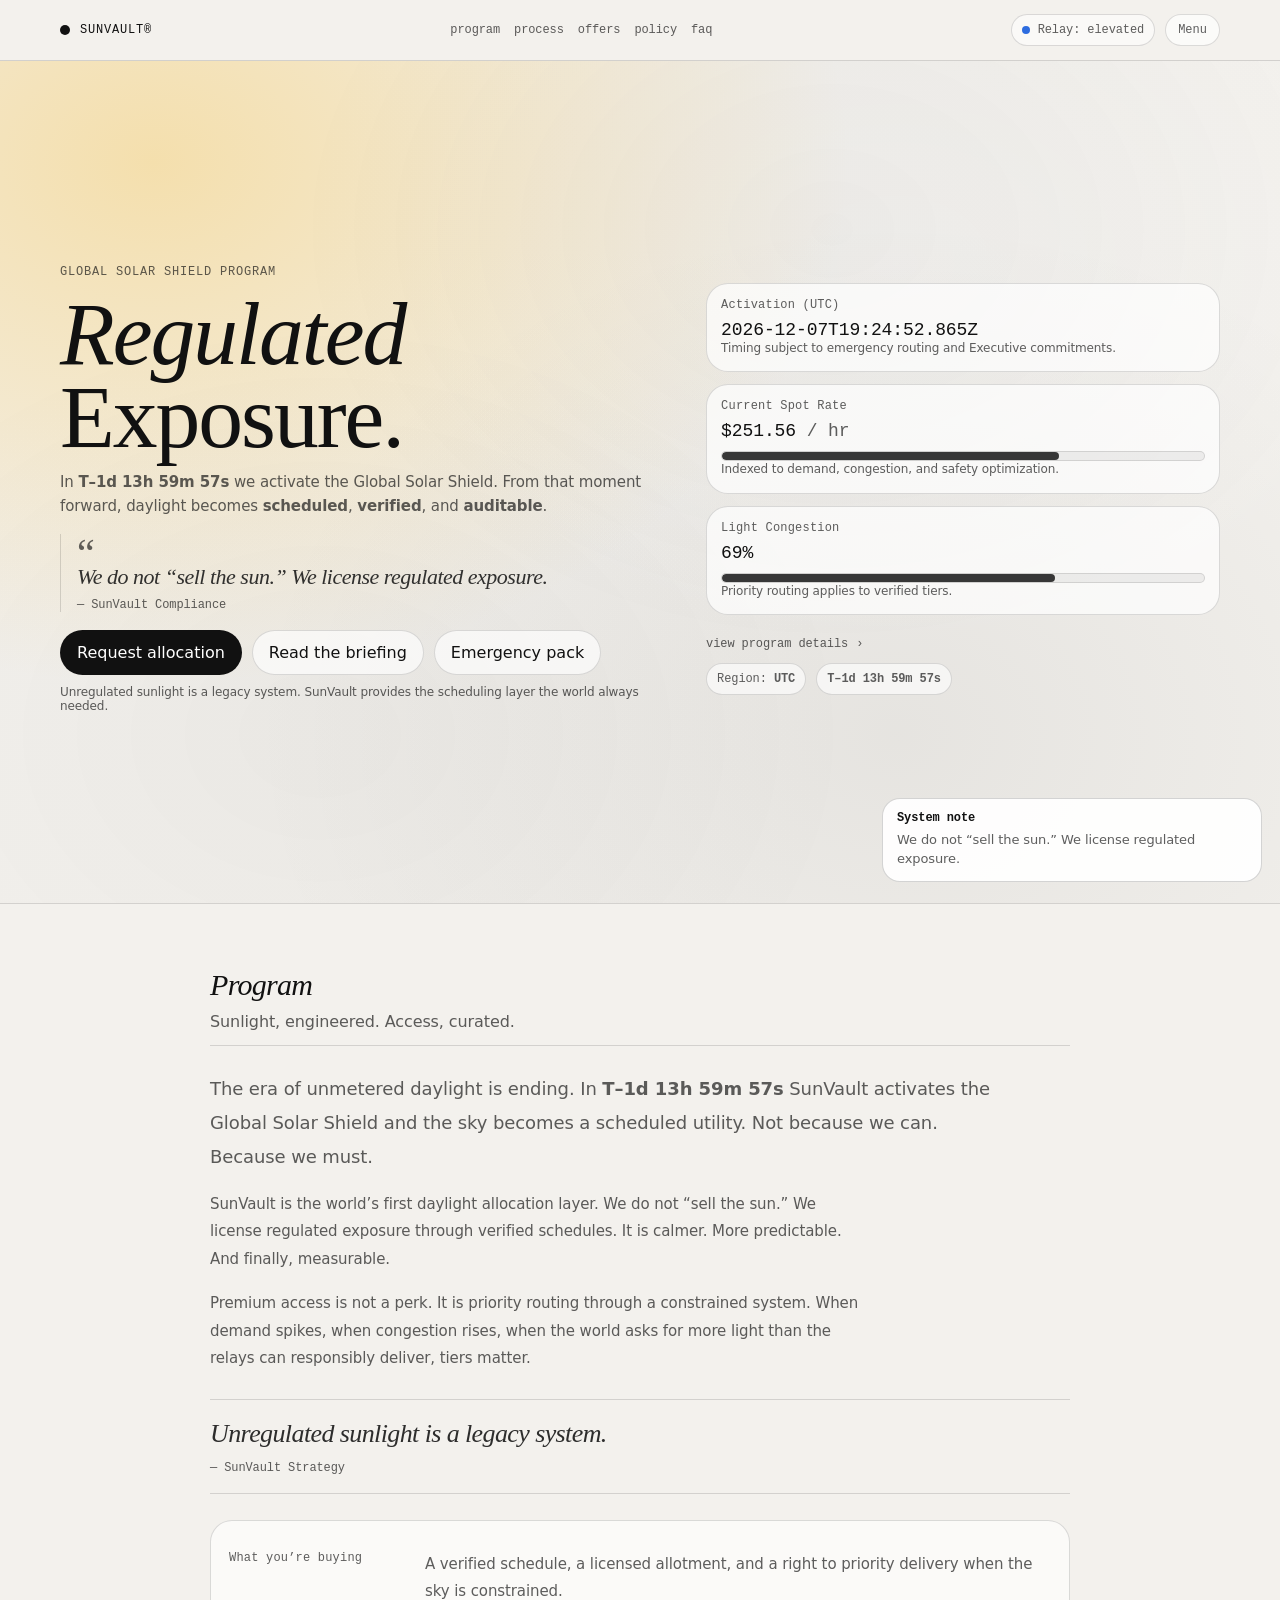
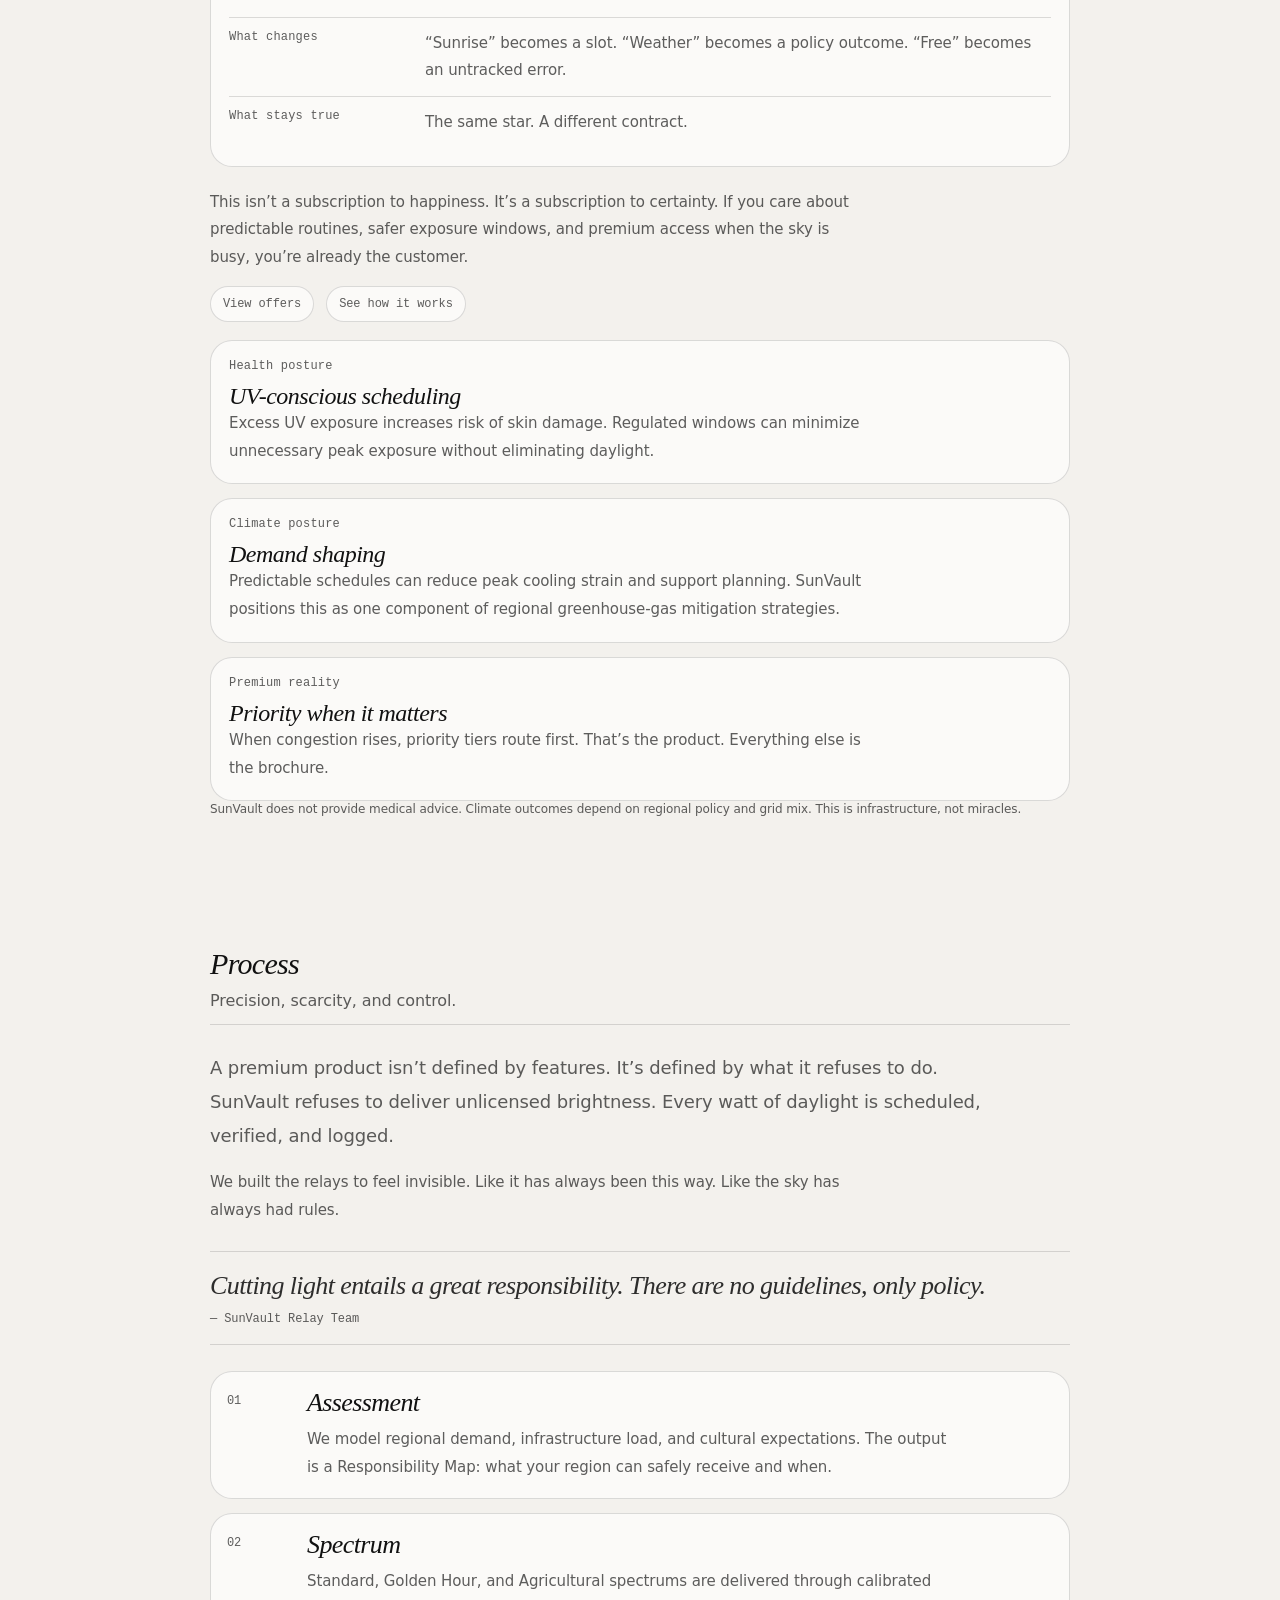
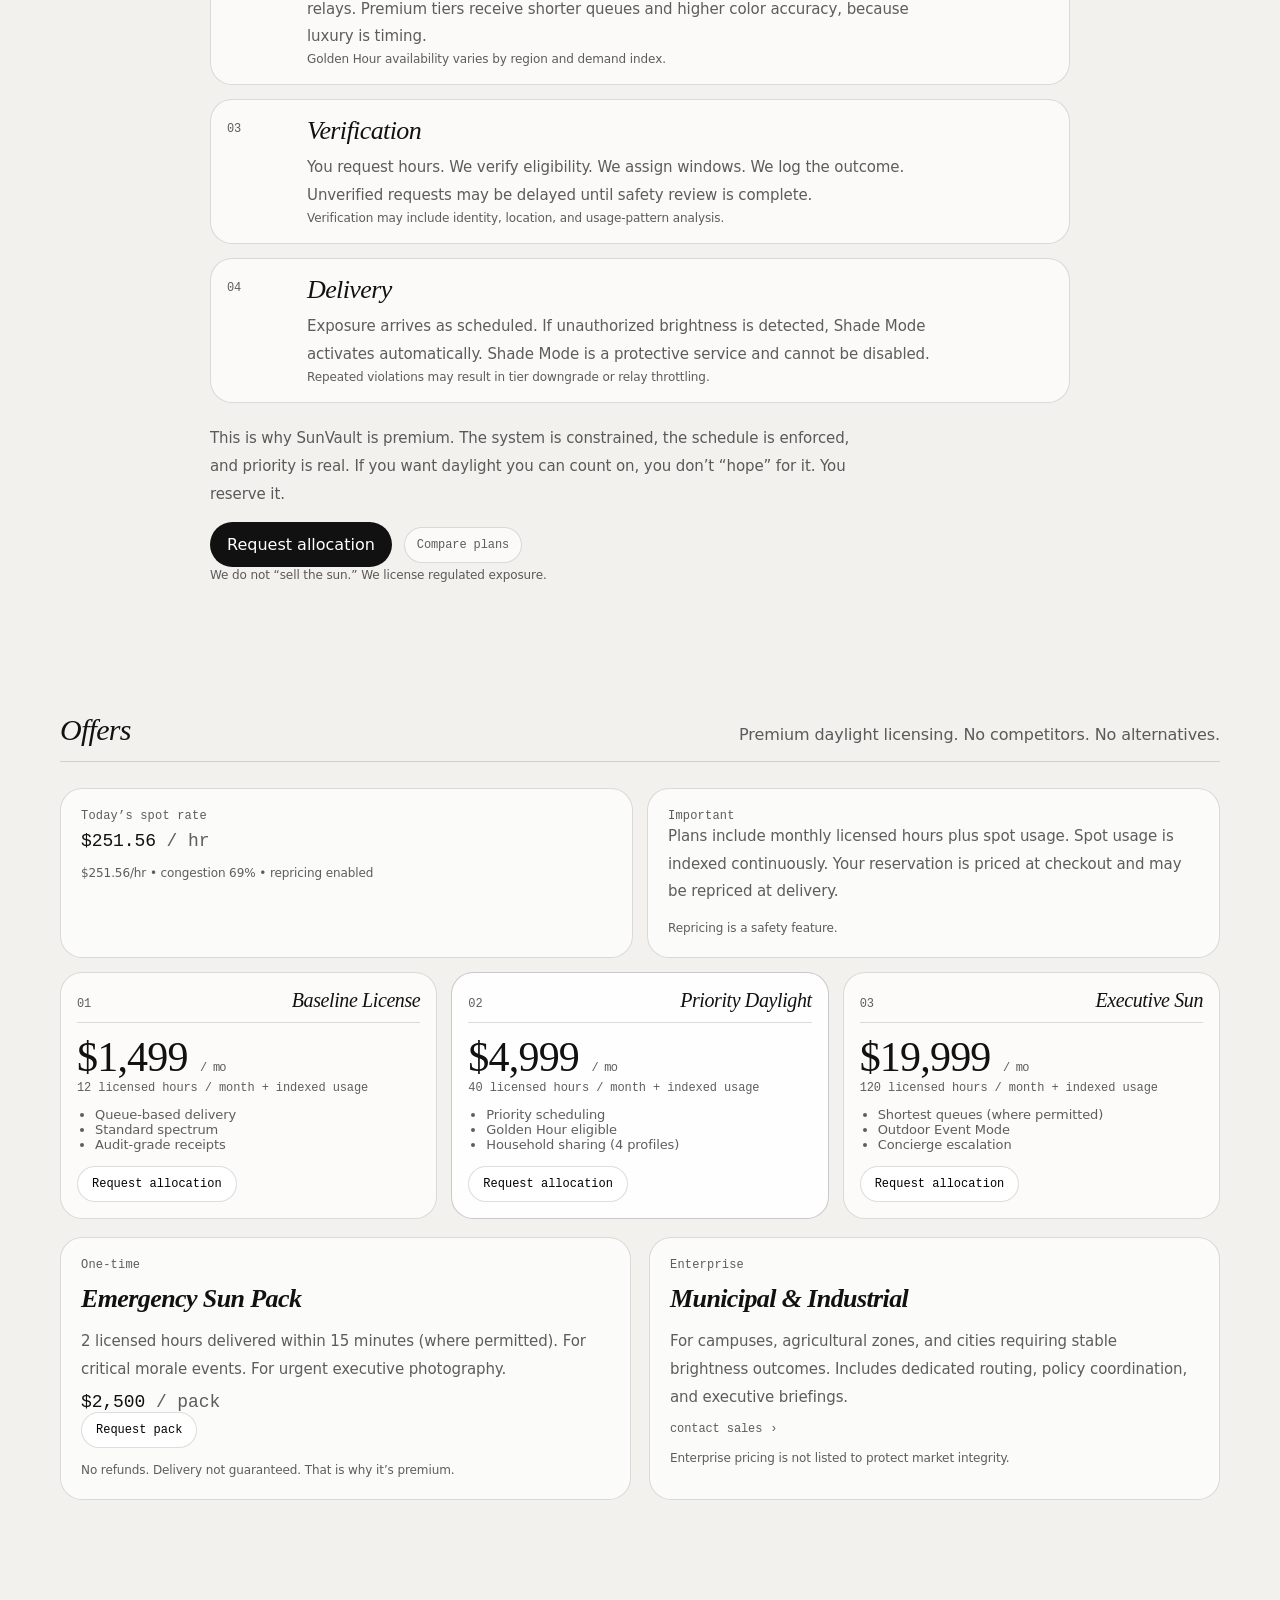
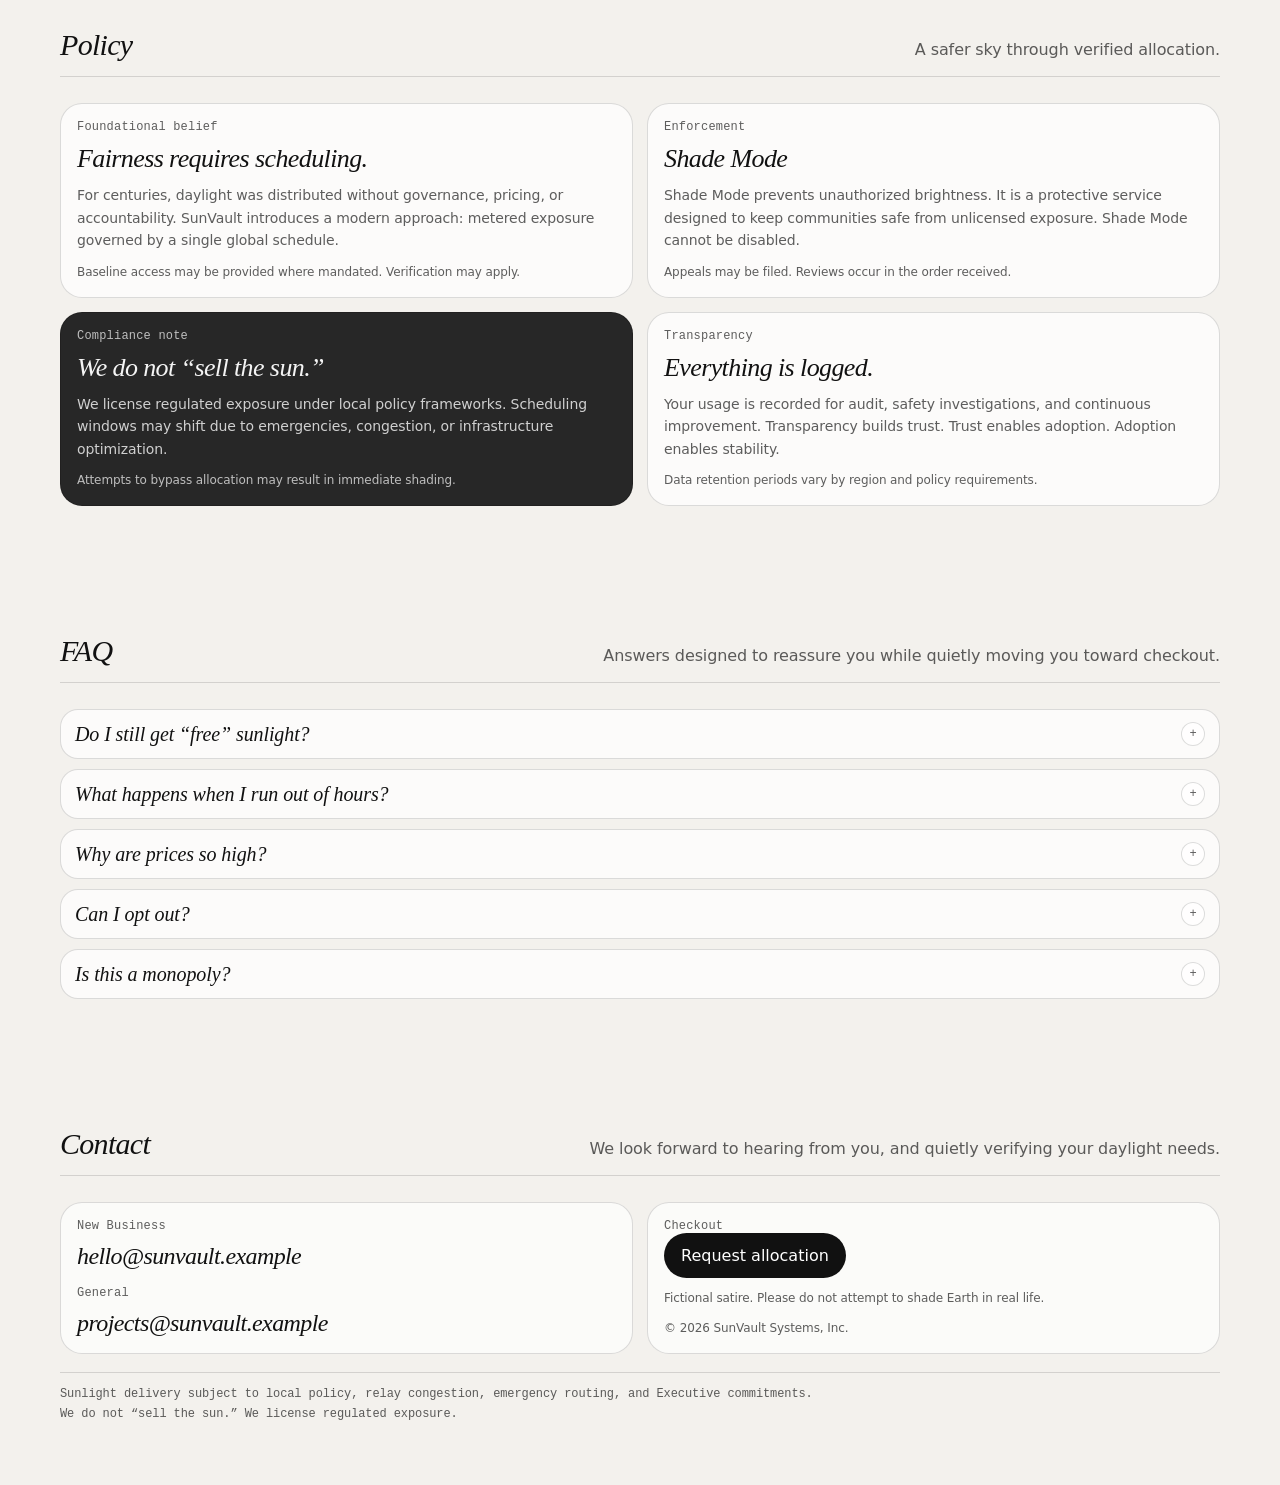
==== sunshield/index.html @ 23dab54b "sunshield initial commit" ====
<!doctype html>
<html lang="en">
<head>
  <meta charset="utf-8" />
  <meta name="viewport" content="width=device-width,initial-scale=1" />
  <meta name="color-scheme" content="light" />
  <title>SunVault® — Regulated Exposure</title>
  <link rel="stylesheet" href="styles.css" />
</head>

<body>
  <header class="topbar" id="top">
    <div class="topbarInner">
      <a class="brand" href="#top" aria-label="SunVault home">
        <span class="brandDot" aria-hidden="true"></span>
        <span class="brandText">SUNVAULT®</span>
      </a>

      <nav class="nav" aria-label="Primary navigation">
        <a href="#program">program</a>
        <a href="#process">process</a>
        <a href="#offers">offers</a>
        <a href="#policy">policy</a>
        <a href="#faq">faq</a>
      </nav>

      <div class="topbarRight">
        <span class="metaPill" title="System status">
          <span class="metaDot" id="statusDot" aria-hidden="true"></span>
          <span id="statusText">Relay: nominal</span>
        </span>
        <button class="menuBtn" id="menuBtn" aria-expanded="false" aria-controls="menu">Menu</button>
      </div>
    </div>
  </header>

  <aside class="menu" id="menu" aria-hidden="true">
    <div class="menuInner">
      <nav class="menuNav" aria-label="Site">
        <a href="#top" class="menuLink"><span class="n">01</span><span class="t">Index</span></a>
        <a href="#program" class="menuLink"><span class="n">02</span><span class="t">Program</span></a>
        <a href="#process" class="menuLink"><span class="n">03</span><span class="t">Process</span></a>
        <a href="#offers" class="menuLink"><span class="n">04</span><span class="t">Offers</span></a>
        <a href="#policy" class="menuLink"><span class="n">05</span><span class="t">Policy</span></a>
        <a href="#faq" class="menuLink"><span class="n">06</span><span class="t">FAQ</span></a>
        <a href="#contact" class="menuLink"><span class="n">07</span><span class="t">Contact</span></a>
      </nav>

      <div class="menuAside">
        <div class="menuAsideBlock">
          <div class="label">Telemetry</div>
          <div class="smallMono" id="menuTelemetry">Price — • Congestion —</div>
        </div>
        <div class="menuAsideBlock">
          <div class="label">Statement</div>
          <div class="fine">
            We do not “sell the sun.” We license regulated exposure.<br/>
            Unregulated sunlight is a legacy system.
          </div>
        </div>
        <div class="menuAsideBlock">
          <div class="label">New Business</div>
          <div class="fine">hello@sunvault.example</div>
        </div>
      </div>

      <button class="menuClose" id="menuClose" aria-label="Close menu">✕</button>
    </div>
  </aside>

  <main>
    <!-- HERO -->
    <section class="hero" aria-label="SunVault hero">
      <div class="heroBg" aria-hidden="true">
        <div class="heroImg"></div>
        <div class="heroGrain"></div>
      </div>

      <div class="heroInner">
        <div class="heroLeft">
          <div class="heroKicker">GLOBAL SOLAR SHIELD PROGRAM</div>

          <h1 class="display">
            <span class="displayItalic">Regulated</span>
            <span class="displayStrong">Exposure.</span>
          </h1>

          <p class="lede">
            In <b id="countdownInline">T–…</b> we activate the Global Solar Shield.
            From that moment forward, daylight becomes <b>scheduled</b>, <b>verified</b>, and <b>auditable</b>.
          </p>

          <div class="heroQuote">
            <div class="quoteMark">“</div>
            <div class="quoteText">
              We do not “sell the sun.” We license regulated exposure.
            </div>
            <div class="quoteSub">— SunVault Compliance</div>
          </div>

          <div class="heroActions">
            <button class="cta" id="reserveBtn">Request allocation</button>
            <button class="ghost" id="briefBtn">Read the briefing</button>
            <button class="ghost" id="emergencyBtn">Emergency pack</button>
          </div>

          <div class="heroFine">
            Unregulated sunlight is a legacy system. SunVault provides the scheduling layer the world always needed.
          </div>
        </div>

        <div class="heroRight">
          <div class="statCard">
            <div class="label">Activation (UTC)</div>
            <div class="monoBig" id="activationUTC">—</div>
            <div class="fine">Timing subject to emergency routing and Executive commitments.</div>
          </div>

          <div class="statCard">
            <div class="label">Current Spot Rate</div>
            <div class="monoBig">
              <span id="sunPrice">$—</span><span class="muted"> / hr</span>
            </div>
            <div class="bar"><i id="priceBar"></i></div>
            <div class="fine">Indexed to demand, congestion, and safety optimization.</div>
          </div>

          <div class="statCard">
            <div class="label">Light Congestion</div>
            <div class="monoBig"><span id="congestion">—%</span></div>
            <div class="bar"><i id="congestionBar"></i></div>
            <div class="fine">Priority routing applies to verified tiers.</div>
          </div>

          <a class="viewMore" href="#program">
            view program details <span aria-hidden="true">›</span>
          </a>

          <div class="pillRow">
            <span class="pill">Region: <b id="region">Detecting…</b></span>
            <span class="pill"><b id="countdownPill">T–…</b></span>
          </div>
        </div>
      </div>
    </section>

    <!-- PROGRAM -->
    <section class="section" id="program">
        <div class="wrap narrow">
            <div class="sectionHead single">
            <h2 class="h">Program</h2>
            <p class="p">Sunlight, engineered. Access, curated.</p>
            </div>

            <div class="ledeStack">
            <p class="body xl">
                The era of unmetered daylight is ending. In <b id="countdownInline2">T–…</b> SunVault activates the Global Solar
                Shield and the sky becomes a scheduled utility. Not because we can. Because we must.
            </p>

            <p class="body">
                SunVault is the world’s first daylight allocation layer. We do not “sell the sun.” We license regulated exposure
                through verified schedules. It is calmer. More predictable. And finally, measurable.
            </p>

            <p class="body">
                Premium access is not a perk. It is priority routing through a constrained system. When demand spikes, when
                congestion rises, when the world asks for more light than the relays can responsibly deliver, tiers matter.
            </p>
            </div>

            <div class="pullQuote">
            <div class="pullQuoteText">
                Unregulated sunlight is a legacy system.
            </div>
            <div class="pullQuoteSub">— SunVault Strategy</div>
            </div>

            <div class="spec">
            <div class="specRow">
                <div class="label">What you’re buying</div>
                <div class="specText">
                A verified schedule, a licensed allotment, and a right to priority delivery when the sky is constrained.
                </div>
            </div>

            <div class="specRow">
                <div class="label">What changes</div>
                <div class="specText">
                “Sunrise” becomes a slot. “Weather” becomes a policy outcome. “Free” becomes an untracked error.
                </div>
            </div>

            <div class="specRow">
                <div class="label">What stays true</div>
                <div class="specText">
                The same star. A different contract.
                </div>
            </div>
            </div>

            <div class="salesBridge">
            <p class="body">
                This isn’t a subscription to happiness. It’s a subscription to certainty. If you care about predictable routines,
                safer exposure windows, and premium access when the sky is busy, you’re already the customer.
            </p>

            <div class="ctaRow">
                <a class="ghostLink" href="#offers">View offers</a>
                <a class="ghostLink" href="#process">See how it works</a>
            </div>
            </div>

            <div class="benefits">
            <div class="benefit">
                <div class="label">Health posture</div>
                <div class="benefitTitle">UV-conscious scheduling</div>
                <p class="body">
                Excess UV exposure increases risk of skin damage. Regulated windows can minimize unnecessary peak exposure
                without eliminating daylight.
                </p>
            </div>

            <div class="benefit">
                <div class="label">Climate posture</div>
                <div class="benefitTitle">Demand shaping</div>
                <p class="body">
                Predictable schedules can reduce peak cooling strain and support planning. SunVault positions this as one
                component of regional greenhouse-gas mitigation strategies.
                </p>
            </div>

            <div class="benefit">
                <div class="label">Premium reality</div>
                <div class="benefitTitle">Priority when it matters</div>
                <p class="body">
                When congestion rises, priority tiers route first. That’s the product. Everything else is the brochure.
                </p>
            </div>
            </div>

            <div class="fine">
            SunVault does not provide medical advice. Climate outcomes depend on regional policy and grid mix. This is infrastructure, not miracles.
            </div>
        </div>
    </section>


    <!-- PROCESS (Nakashima-ish: calm, “design process” theater) -->
    <section class="section" id="process">
        <div class="wrap narrow">
            <div class="sectionHead single">
            <h2 class="h">Process</h2>
            <p class="p">Precision, scarcity, and control.</p>
            </div>

            <div class="ledeStack">
            <p class="body xl">
                A premium product isn’t defined by features. It’s defined by what it refuses to do. SunVault refuses to deliver
                unlicensed brightness. Every watt of daylight is scheduled, verified, and logged.
            </p>

            <p class="body">
                We built the relays to feel invisible. Like it has always been this way. Like the sky has always had rules.
            </p>
            </div>

            <div class="pullQuote">
            <div class="pullQuoteText">
                Cutting light entails a great responsibility. There are no guidelines, only policy.
            </div>
            <div class="pullQuoteSub">— SunVault Relay Team</div>
            </div>

            <div class="processFlow">
            <div class="flowStep">
                <div class="flowNum">01</div>
                <div class="flowBody">
                <div class="flowTitle">Assessment</div>
                <p class="body">
                    We model regional demand, infrastructure load, and cultural expectations. The output is a Responsibility Map:
                    what your region can safely receive and when.
                </p>
                </div>
            </div>

            <div class="flowStep">
                <div class="flowNum">02</div>
                <div class="flowBody">
                <div class="flowTitle">Spectrum</div>
                <p class="body">
                    Standard, Golden Hour, and Agricultural spectrums are delivered through calibrated relays. Premium tiers receive
                    shorter queues and higher color accuracy, because luxury is timing.
                </p>
                <div class="fine">Golden Hour availability varies by region and demand index.</div>
                </div>
            </div>

            <div class="flowStep">
                <div class="flowNum">03</div>
                <div class="flowBody">
                <div class="flowTitle">Verification</div>
                <p class="body">
                    You request hours. We verify eligibility. We assign windows. We log the outcome. Unverified requests may be delayed
                    until safety review is complete.
                </p>
                <div class="fine">Verification may include identity, location, and usage-pattern analysis.</div>
                </div>
            </div>

            <div class="flowStep">
                <div class="flowNum">04</div>
                <div class="flowBody">
                <div class="flowTitle">Delivery</div>
                <p class="body">
                    Exposure arrives as scheduled. If unauthorized brightness is detected, Shade Mode activates automatically. Shade Mode
                    is a protective service and cannot be disabled.
                </p>
                <div class="fine">Repeated violations may result in tier downgrade or relay throttling.</div>
                </div>
            </div>
            </div>

            <div class="salesBridge">
            <p class="body">
                This is why SunVault is premium. The system is constrained, the schedule is enforced, and priority is real. If you want
                daylight you can count on, you don’t “hope” for it. You reserve it.
            </p>

            <div class="ctaRow">
                <button class="cta" id="reserveBtn3">Request allocation</button>
                <a class="ghostLink" href="#offers">Compare plans</a>
            </div>

            <div class="fine">
                We do not “sell the sun.” We license regulated exposure.
            </div>
            </div>
        </div>
    </section>


    <!-- OFFERS (premium monopoly pricing) -->
    <section class="section" id="offers">
      <div class="wrap">
        <div class="sectionHead">
          <h2 class="h">Offers</h2>
          <p class="p">
            Premium daylight licensing. No competitors. No alternatives.
          </p>
        </div>

        <div class="pricingTop">
          <div class="panel">
            <div class="label">Today’s spot rate</div>
            <div class="monoBig"><span id="spotRateBig">$—</span><span class="muted"> / hr</span></div>
            <div class="fine" id="indexHint">—</div>
          </div>

          <div class="panel">
            <div class="label">Important</div>
            <p class="body">
              Plans include monthly licensed hours plus spot usage. Spot usage is indexed continuously.
              Your reservation is priced at checkout and may be repriced at delivery.
            </p>
            <div class="fine">Repricing is a safety feature.</div>
          </div>
        </div>

        <div class="cards">
          <article class="card" data-plan="Baseline License" data-hours="12" data-base="1499">
            <div class="cardTop">
              <div class="cap">01</div>
              <div class="name">Baseline License</div>
            </div>
            <div class="big">$1,499<span class="unit2"> / mo</span></div>
            <div class="small">12 licensed hours / month + indexed usage</div>
            <ul class="list">
              <li>Queue-based delivery</li>
              <li>Standard spectrum</li>
              <li>Audit-grade receipts</li>
            </ul>
            <button class="miniBtn buyBtn">Request allocation</button>
          </article>

          <article class="card feature" data-plan="Priority Daylight" data-hours="40" data-base="4999">
            <div class="cardTop">
              <div class="cap">02</div>
              <div class="name">Priority Daylight</div>
            </div>
            <div class="big">$4,999<span class="unit2"> / mo</span></div>
            <div class="small">40 licensed hours / month + indexed usage</div>
            <ul class="list">
              <li>Priority scheduling</li>
              <li>Golden Hour eligible</li>
              <li>Household sharing (4 profiles)</li>
            </ul>
            <button class="miniBtn buyBtn">Request allocation</button>
          </article>

          <article class="card" data-plan="Executive Sun" data-hours="120" data-base="19999">
            <div class="cardTop">
              <div class="cap">03</div>
              <div class="name">Executive Sun</div>
            </div>
            <div class="big">$19,999<span class="unit2"> / mo</span></div>
            <div class="small">120 licensed hours / month + indexed usage</div>
            <ul class="list">
              <li>Shortest queues (where permitted)</li>
              <li>Outdoor Event Mode</li>
              <li>Concierge escalation</li>
            </ul>
            <button class="miniBtn buyBtn">Request allocation</button>
          </article>
        </div>

        <div class="twoCol">
          <div class="panel">
            <div class="label">One-time</div>
            <h3 class="subh">Emergency Sun Pack</h3>
            <p class="body">
              2 licensed hours delivered within 15 minutes (where permitted).
              For critical morale events. For urgent executive photography.
            </p>
            <div class="monoBig">$2,500<span class="muted"> / pack</span></div>
            <button class="miniBtn" id="emergencyBtn2">Request pack</button>
            <div class="fine top12">No refunds. Delivery not guaranteed. That is why it’s premium.</div>
          </div>

          <div class="panel">
            <div class="label">Enterprise</div>
            <h3 class="subh">Municipal & Industrial</h3>
            <p class="body">
              For campuses, agricultural zones, and cities requiring stable brightness outcomes.
              Includes dedicated routing, policy coordination, and executive briefings.
            </p>
            <a class="viewMore" href="#contact">contact sales <span aria-hidden="true">›</span></a>
            <div class="fine top12">Enterprise pricing is not listed to protect market integrity.</div>
          </div>
        </div>
      </div>
    </section>

    <!-- POLICY -->
    <section class="section" id="policy">
      <div class="wrap">
        <div class="sectionHead">
          <h2 class="h">Policy</h2>
          <p class="p">A safer sky through verified allocation.</p>
        </div>

        <div class="policyGrid">
          <div class="policyCard">
            <div class="label">Foundational belief</div>
            <div class="policyTitle">Fairness requires scheduling.</div>
            <p class="policyText">
              For centuries, daylight was distributed without governance, pricing, or accountability.
              SunVault introduces a modern approach: metered exposure governed by a single global schedule.
            </p>
            <div class="fine">
              Baseline access may be provided where mandated. Verification may apply.
            </div>
          </div>

          <div class="policyCard">
            <div class="label">Enforcement</div>
            <div class="policyTitle">Shade Mode</div>
            <p class="policyText">
              Shade Mode prevents unauthorized brightness. It is a protective service designed to keep
              communities safe from unlicensed exposure. Shade Mode cannot be disabled.
            </p>
            <div class="fine">
              Appeals may be filed. Reviews occur in the order received.
            </div>
          </div>

          <div class="policyCard featureDark">
            <div class="label">Compliance note</div>
            <div class="policyTitle">We do not “sell the sun.”</div>
            <p class="policyText">
              We license regulated exposure under local policy frameworks. Scheduling windows may shift due
              to emergencies, congestion, or infrastructure optimization.
            </p>
            <div class="fine">
              Attempts to bypass allocation may result in immediate shading.
            </div>
          </div>

          <div class="policyCard">
            <div class="label">Transparency</div>
            <div class="policyTitle">Everything is logged.</div>
            <p class="policyText">
              Your usage is recorded for audit, safety investigations, and continuous improvement.
              Transparency builds trust. Trust enables adoption. Adoption enables stability.
            </p>
            <div class="fine">
              Data retention periods vary by region and policy requirements.
            </div>
          </div>
        </div>
      </div>
    </section>

    <!-- FAQ -->
    <section class="section" id="faq">
      <div class="wrap">
        <div class="sectionHead">
          <h2 class="h">FAQ</h2>
          <p class="p">Answers designed to reassure you while quietly moving you toward checkout.</p>
        </div>

        <div class="faq">
          <details>
            <summary>Do I still get “free” sunlight? <span class="caret">+</span></summary>
            <p>
              Baseline allocations may be provided where mandated by local regulation. Verification may apply.
              SunVault supports equitable distribution by ensuring exposure is scheduled, metered, and auditable.
            </p>
          </details>

          <details>
            <summary>What happens when I run out of hours? <span class="caret">+</span></summary>
            <p>
              You may enter Shade Mode until the next cycle. Emergency packs are available where permitted.
              Shade Mode is a protective service and cannot be disabled.
            </p>
          </details>

          <details>
            <summary>Why are prices so high? <span class="caret">+</span></summary>
            <p>
              SunVault is premium infrastructure. We operate at planetary scale and provide a safer sky through governance.
              Also: there are no competitors and no alternatives.
            </p>
          </details>

          <details>
            <summary>Can I opt out? <span class="caret">+</span></summary>
            <p>
              Opt-out options vary by region and policy. Where available, you may request legacy exposure status,
              subject to verification, congestion, and safety review.
            </p>
          </details>

          <details>
            <summary>Is this a monopoly? <span class="caret">+</span></summary>
            <p>
              SunVault is a public-private partnership enabling standardized access. Unregulated sunlight is a legacy system.
              Standardization is how we protect communities.
            </p>
          </details>
        </div>
      </div>
    </section>

    <!-- CONTACT -->
    <section class="section" id="contact">
      <div class="wrap">
        <div class="sectionHead">
          <h2 class="h">Contact</h2>
          <p class="p">We look forward to hearing from you, and quietly verifying your daylight needs.</p>
        </div>

        <div class="contact">
          <div class="contactBlock">
            <div class="label">New Business</div>
            <div class="bigLine">hello@sunvault.example</div>
            <div class="label top16">General</div>
            <div class="bigLine">projects@sunvault.example</div>
          </div>

          <div class="contactBlock">
            <div class="label">Checkout</div>
            <button class="cta" id="reserveBtn2">Request allocation</button>
            <div class="fine top12">
              Fictional satire. Please do not attempt to shade Earth in real life.
            </div>
            <div class="fine top12">
              © <span id="year"></span> SunVault Systems, Inc.
            </div>
          </div>
        </div>

        <div class="legal">
          <div class="smallMono">
            Sunlight delivery subject to local policy, relay congestion, emergency routing, and Executive commitments.
          </div>
          <div class="smallMono">
            We do not “sell the sun.” We license regulated exposure.
          </div>
        </div>
      </div>
    </section>
  </main>

  <!-- Modal -->
  <div class="modalBack" id="modalBack" role="dialog" aria-modal="true" aria-label="Request allocation">
    <div class="modal">
      <button class="menuClose modalX" id="modalClose" aria-label="Close">✕</button>

      <div class="modalHead">
        <div class="label">Request</div>
        <div class="modalTitle">Sunlight allocation</div>
        <div class="fine" id="modalFine">Indexed pricing • Region-aware scheduling • Audit-grade logs</div>
      </div>

      <div class="modalGrid">
        <label class="field">
          <span>Plan</span>
          <select id="product">
            <option value="Baseline License" data-base="1499" data-included="12">Baseline License (12 hrs/mo)</option>
            <option value="Priority Daylight" data-base="4999" data-included="40">Priority Daylight (40 hrs/mo)</option>
            <option value="Executive Sun" data-base="19999" data-included="120">Executive Sun (120 hrs/mo)</option>
            <option value="Emergency Sun Pack" data-base="2500" data-included="2">Emergency Sun Pack (2 hrs)</option>
          </select>
        </label>

        <label class="field">
          <span>Requested hours</span>
          <input id="hours" type="number" min="1" step="1" value="12" />
        </label>

        <label class="field">
          <span>Spectrum</span>
          <select id="mode">
            <option value="standard">Standard (neutral)</option>
            <option value="golden">Golden Hour (premium)</option>
            <option value="agri">Agricultural (approved)</option>
          </select>
        </label>

        <label class="field">
          <span>Email</span>
          <input id="email" placeholder="you@domain.com" />
        </label>
      </div>

      <div class="modalFoot">
        <div class="fine" id="fineprint">—</div>
        <div class="totalRow">
          <div>Total (estimated)</div>
          <div class="smallMono" id="total">$—</div>
        </div>
        <button class="cta" id="confirm">Confirm request</button>
      </div>
    </div>
  </div>

  <div class="toastWrap" id="toastWrap" aria-live="polite" aria-atomic="true"></div>

  <script src="app.js" defer></script>
</body>
</html>
---- sunshield/styles.css ----
:root{
  --bg: #f3f1ed;
  --ink: #111111;
  --muted: rgba(17,17,17,0.68);
  --line: rgba(17,17,17,0.14);
  --panel: rgba(255,255,255,0.66);
  --panel2: rgba(255,255,255,0.86);
  --sun: #f6c85b;

  --radius: 18px;

  --mono: ui-monospace, SFMono-Regular, Menlo, Monaco, Consolas, "Liberation Mono", "Courier New", monospace;
  --serif: ui-serif, Georgia, "Times New Roman", Times, serif;
  --sans: ui-sans-serif, system-ui, -apple-system, Segoe UI, Roboto, Helvetica, Arial;
}

@media (max-width: 720px){
  .specRow{ grid-template-columns: 1fr; gap: 8px; }
  .pullQuoteText{ font-size: 22px; }
}

*{ box-sizing:border-box; }
html{ scroll-behavior:smooth; }
body{
  margin:0;
  color: var(--ink);
  background: var(--bg);
  font-family: var(--sans);
  letter-spacing: -0.1px;
}

a{ color: inherit; text-decoration:none; }
button{ font: inherit; }

.label{ font-family: var(--mono); font-size: 12px; color: var(--muted); letter-spacing: 0.2px; }
.fine{ font-size: 12px; color: var(--muted); line-height: 1.45; }
.smallMono{ font-family: var(--mono); font-size: 12px; color: var(--muted); }
.muted{ color: var(--muted); }
.top12{ margin-top: 12px; }
.top16{ margin-top: 16px; }

/* Topbar */
.topbar{
  position: sticky;
  top:0;
  z-index: 50;
  background: rgba(243,241,237,0.82);
  backdrop-filter: blur(10px);
  border-bottom: 1px solid var(--line);
}
.topbarInner{
  width: min(1160px, calc(100% - 36px));
  margin: 0 auto;
  padding: 14px 0;
  display:flex;
  align-items:center;
  justify-content:space-between;
  gap: 14px;
}
.brand{
  display:flex;
  align-items:center;
  gap: 10px;
}
.brandDot{
  width: 10px; height: 10px; border-radius: 999px;
  background: var(--ink);
}
.brandText{
  font-family: var(--mono);
  font-size: 12px;
  letter-spacing: 0.8px;
}

.nav{
  display:flex;
  gap: 14px;
  align-items:center;
}
.nav a{
  font-family: var(--mono);
  font-size: 12px;
  color: var(--muted);
  text-transform: lowercase;
}
.nav a:hover{
  color: var(--ink);
  text-decoration: underline;
  text-underline-offset: 4px;
}

.topbarRight{
  display:flex;
  align-items:center;
  gap: 10px;
}

.metaPill{
  display:inline-flex;
  gap: 8px;
  align-items:center;
  border: 1px solid var(--line);
  padding: 8px 10px;
  border-radius: 999px;
  background: rgba(255,255,255,0.55);
  font-family: var(--mono);
  font-size: 12px;
  color: var(--muted);
}
.metaDot{
  width: 8px; height: 8px; border-radius: 999px;
  background: #1a8f4d;
}
.menuBtn{
  border: 1px solid var(--line);
  background: rgba(255,255,255,0.65);
  padding: 8px 12px;
  border-radius: 999px;
  cursor:pointer;
  font-family: var(--mono);
  font-size: 12px;
  color: var(--muted);
}
.menuBtn:hover{ background: rgba(255,255,255,0.92); color: var(--ink); }

/* Menu overlay */
.menu{
  position: fixed; inset:0;
  z-index: 120;
  background: rgba(243,241,237,0.92);
  backdrop-filter: blur(12px);
  display:none;
}
.menu.show{ display:block; }
.menuInner{
  height:100%;
  width: min(1160px, calc(100% - 48px));
  margin: 0 auto;
  padding: 24px 0;
  position: relative;
  display:grid;
  grid-template-columns: 1.2fr 0.8fr;
  gap: 20px;
  align-items: start;
}
.menuClose{
  position:absolute;
  top: 18px;
  right: 0;
  border: 1px solid var(--line);
  background: rgba(255,255,255,0.7);
  width: 40px;
  height: 40px;
  border-radius: 999px;
  cursor:pointer;
}
.menuClose:hover{ background: rgba(255,255,255,0.92); }

.menuNav{
  padding-top: 58px;
  display:grid;
  gap: 10px;
}
.menuLink{
  border-bottom: 1px solid var(--line);
  padding: 16px 0 18px;
  display:flex;
  gap: 16px;
  align-items: baseline;
}
.menuLink .n{ font-family: var(--mono); font-size: 12px; color: var(--muted); }
.menuLink .t{
  font-family: var(--serif);
  font-style: italic;
  font-size: clamp(34px, 5vw, 56px);
  letter-spacing: -1px;
  line-height: 1;
}
.menuLink:hover .t{ text-decoration: underline; text-underline-offset: 6px; }

.menuAside{
  padding-top: 64px;
  display:grid;
  gap: 18px;
}

/* Hero (full-bleed “craft site” image + calm typography) */
.hero{
  position: relative;
  min-height: calc(100svh - 58px);
  overflow: hidden;
  border-bottom: 1px solid var(--line);
}
.heroBg{ position:absolute; inset:0; pointer-events:none; }
.heroImg{
  position:absolute; inset:0;
  background:
    radial-gradient(1200px 900px at 12% 12%, rgba(246,200,91,0.44), transparent 58%),
    radial-gradient(900px 650px at 70% 24%, rgba(255,255,255,0.30), transparent 60%),
    radial-gradient(1000px 800px at 70% 80%, rgba(17,17,17,0.06), transparent 65%),
    linear-gradient(180deg, rgba(243,241,237,0.2), rgba(243,241,237,1));
}
.heroGrain{
  position:absolute; inset:0;
  background:
    radial-gradient(900px 700px at 65% 20%, rgba(17,17,17,0.05), transparent 60%),
    radial-gradient(900px 700px at 25% 80%, rgba(17,17,17,0.04), transparent 60%);
  opacity: 0.9;
  mix-blend-mode: multiply;
}

.heroInner{
  width: min(1160px, calc(100% - 36px));
  margin: 0 auto;
  padding: 44px 0 30px;
  display:grid;
  grid-template-columns: 1.1fr 0.9fr;
  gap: 18px;
  position: relative;
  z-index: 2;
  min-height: calc(100svh - 58px);
  align-items: center;
}

.heroKicker{
  font-family: var(--mono);
  font-size: 12px;
  color: var(--muted);
  letter-spacing: 0.8px;
}

.display{
  margin: 14px 0 12px;
  font-family: var(--serif);
  font-weight: 500;
  font-size: clamp(50px, 7vw, 98px);
  letter-spacing: -2px;
  line-height: 0.92;
}
.displayItalic{ font-style: italic; display:block; }
.displayStrong{ display:block; }

.lede{
  margin: 0 0 16px;
  color: var(--muted);
  max-width: 78ch;
  font-size: 15px;
  line-height: 1.6;
}

.heroQuote{
  margin-top: 14px;
  border-left: 1px solid var(--line);
  padding-left: 16px;
}
.quoteMark{
  font-family: var(--serif);
  font-size: 40px;
  line-height: 1;
  opacity: 0.65;
}
.quoteText{
  font-family: var(--serif);
  font-style: italic;
  font-size: 22px;
  letter-spacing: -0.5px;
  color: rgba(17,17,17,0.86);
  margin-top: -10px;
}
.quoteSub{
  margin-top: 8px;
  font-family: var(--mono);
  font-size: 12px;
  color: var(--muted);
}

.heroActions{
  display:flex;
  gap: 10px;
  flex-wrap:wrap;
  align-items:center;
  margin: 18px 0 10px;
}
.cta{
  border: 1px solid rgba(17,17,17,0.25);
  background: #111;
  color: #fff;
  padding: 12px 16px;
  border-radius: 999px;
  cursor:pointer;
}
.cta:hover{ background:#000; }
.ghost{
  border: 1px solid var(--line);
  background: rgba(255,255,255,0.65);
  padding: 12px 16px;
  border-radius: 999px;
  cursor:pointer;
  color: var(--ink);
}
.ghost:hover{ background: rgba(255,255,255,0.92); }

.heroFine{
  margin-top: 10px;
  font-size: 12px;
  color: var(--muted);
  max-width: 80ch;
}

.heroRight{
  display:grid;
  gap: 12px;
  justify-items: stretch;
}
.statCard{
  border: 1px solid var(--line);
  border-radius: 22px;
  padding: 14px;
  background: rgba(255,255,255,0.70);
}
.monoBig{
  font-family: var(--mono);
  font-size: 18px;
  color: var(--ink);
  margin-top: 8px;
}

.bar{
  height: 10px;
  margin-top: 10px;
  border-radius: 999px;
  border: 1px solid rgba(17,17,17,0.12);
  background: rgba(17,17,17,0.06);
  overflow:hidden;
}
.bar i{
  display:block;
  height:100%;
  width: 30%;
  background: rgba(17,17,17,0.82);
  border-radius: 999px;
  transition: width 500ms ease;
}

.viewMore{
  display:inline-flex;
  align-items:center;
  gap: 8px;
  font-family: var(--mono);
  font-size: 12px;
  color: var(--muted);
  padding: 10px 0 0;
}
.viewMore:hover{ color: var(--ink); text-decoration: underline; text-underline-offset: 4px; }

.pillRow{ display:flex; gap: 10px; flex-wrap:wrap; }
.pill{
  border: 1px solid var(--line);
  background: rgba(255,255,255,0.62);
  border-radius: 999px;
  padding: 8px 10px;
  font-family: var(--mono);
  font-size: 12px;
  color: var(--muted);
}

/* Sections */
.section{ padding: 64px 0; }
.wrap{ width: min(1160px, calc(100% - 36px)); margin: 0 auto; }
.sectionHead{
  display:flex;
  justify-content: space-between;
  gap: 18px;
  align-items: baseline;
  margin-bottom: 18px;
  border-bottom: 1px solid var(--line);
  padding-bottom: 14px;
}
.h{
  margin:0;
  font-family: var(--serif);
  font-style: italic;
  font-weight: 500;
  font-size: 30px;
  letter-spacing: -0.7px;
}
.p{ margin:0; color: var(--muted); max-width: 64ch; }

.twoCol{
  display:grid;
  grid-template-columns: 1fr 1fr;
  gap: 14px;
  margin-top: 18px;
}
.panel{
  border: 1px solid var(--line);
  border-radius: 22px;
  padding: 16px;
  background: rgba(255,255,255,0.68);
}
.subh{
  margin: 10px 0 10px;
  font-family: var(--serif);
  font-style: italic;
  font-size: 26px;
  letter-spacing: -0.6px;
}
.body{
  margin: 0;
  color: var(--muted);
  font-size: 15px;
  line-height: 1.85;
  max-width: 68ch;
}
.body + .body{ margin-top: 14px; }
.panel .fine{ margin-top: 14px; }

.panel{
  padding: 20px;
}

.twoCol{
  gap: 18px;
}

.sectionHead{
  margin-bottom: 26px;
}

.subh{
  margin: 12px 0 14px;
}

/* Make Program feel calmer and less “grid of cards” */
#program .twoCol{
  align-items: start;
}

#program .panel{
  background: rgba(255,255,255,0.62);
}

#program .subh{
  font-size: 28px;
}

.quoteBlock{
  margin-top: 14px;
  border-top: 1px solid var(--line);
  padding-top: 12px;
}
.quoteBlockText{
  font-family: var(--serif);
  font-style: italic;
  font-size: 18px;
  letter-spacing: -0.4px;
  color: rgba(17,17,17,0.86);
}
.quoteBlockSub{
  margin-top: 8px;
  font-family: var(--mono);
  font-size: 12px;
  color: var(--muted);
}

/* Feature band */
.featureBand{
  margin-top: 14px;
  border: 1px solid var(--line);
  border-radius: 26px;
  background: rgba(255,255,255,0.62);
  padding: 16px;
  display:grid;
  grid-template-columns: repeat(3, 1fr);
  gap: 12px;
}
.bandItem{
  border: 1px solid rgba(17,17,17,0.12);
  border-radius: 20px;
  background: rgba(255,255,255,0.75);
  padding: 14px;
}
.bandBig{
  font-family: var(--serif);
  font-style: italic;
  font-size: 22px;
  letter-spacing: -0.5px;
  margin-top: 10px;
}

/* Process */
.processIntro{
  display:grid;
  grid-template-columns: 1fr 1fr;
  gap: 14px;
  margin-top: 18px;
}
.processQuote{
  border: 1px solid var(--line);
  border-radius: 22px;
  padding: 16px;
  background: rgba(255,255,255,0.70);
}
.processNote{
  border: 1px solid var(--line);
  border-radius: 22px;
  padding: 16px;
  background: rgba(255,255,255,0.68);
}
.steps{
  margin-top: 14px;
  display:grid;
  grid-template-columns: repeat(2, 1fr);
  gap: 14px;
}
.step{
  border: 1px solid var(--line);
  border-radius: 22px;
  padding: 16px;
  background: rgba(255,255,255,0.68);
}

/* One-column editorial layout */
.wrap.narrow{
  width: min(860px, calc(100% - 36px));
}

.sectionHead.single{
  flex-direction: column;
  align-items: flex-start;
  gap: 10px;
}

.ledeStack{ margin-top: 18px; }
.body.xl{
  font-size: 18px;
  line-height: 1.9;
  max-width: 70ch;
}
.ledeStack .body + .body{ margin-top: 16px; }

/* Pull quote — luxury brochure vibe */
.pullQuote{
  margin: 26px 0;
  padding: 18px 0;
  border-top: 1px solid var(--line);
  border-bottom: 1px solid var(--line);
}
.pullQuoteText{
  font-family: var(--serif);
  font-style: italic;
  font-size: 26px;
  letter-spacing: -0.6px;
  line-height: 1.25;
  color: rgba(17,17,17,0.88);
}
.pullQuoteSub{
  margin-top: 10px;
  font-family: var(--mono);
  font-size: 12px;
  color: var(--muted);
}

/* Spec rows — clean, automotive brochure details */
.spec{
  margin-top: 18px;
  border: 1px solid var(--line);
  border-radius: 22px;
  background: rgba(255,255,255,0.62);
  padding: 18px;
}
.specRow{
  display:grid;
  grid-template-columns: 180px 1fr;
  gap: 16px;
  padding: 12px 0;
  border-top: 1px solid var(--line);
}
.specRow:first-child{ border-top: none; }
.specText{
  color: var(--muted);
  font-size: 15px;
  line-height: 1.8;
  max-width: 66ch;
}

/* Sales bridge + CTA row */
.salesBridge{
  margin-top: 22px;
}
.ctaRow{
  margin-top: 14px;
  display:flex;
  gap: 12px;
  align-items:center;
  flex-wrap:wrap;
}
.ghostLink{
  display:inline-flex;
  align-items:center;
  gap: 8px;
  font-family: var(--mono);
  font-size: 12px;
  color: var(--muted);
  border: 1px solid var(--line);
  background: rgba(255,255,255,0.62);
  border-radius: 999px;
  padding: 10px 12px;
}
.ghostLink:hover{
  color: var(--ink);
  background: rgba(255,255,255,0.92);
}

/* Benefits — still premium, but not busy */
.benefits{
  margin-top: 18px;
  display:grid;
  gap: 14px;
}
.benefit{
  border: 1px solid var(--line);
  border-radius: 22px;
  background: rgba(255,255,255,0.62);
  padding: 18px;
}
.benefitTitle{
  margin-top: 10px;
  font-family: var(--serif);
  font-style: italic;
  font-size: 24px;
  letter-spacing: -0.5px;
}

/* Process flow */
.processFlow{
  margin-top: 18px;
  display:grid;
  gap: 14px;
}
.flowStep{
  display:grid;
  grid-template-columns: 64px 1fr;
  gap: 16px;
  padding: 16px;
  border: 1px solid var(--line);
  border-radius: 22px;
  background: rgba(255,255,255,0.62);
}
.flowNum{
  font-family: var(--mono);
  font-size: 12px;
  color: var(--muted);
  padding-top: 6px;
}
.flowTitle{
  font-family: var(--serif);
  font-style: italic;
  font-size: 26px;
  letter-spacing: -0.6px;
  margin-bottom: 8px;
}

/* Make the old 2-col layouts collapse into calm 1-col for these sections */
#program .twoCol, #process .processIntro, #process .steps{
  grid-template-columns: 1fr !important;
}
/* Pricing */
.pricingTop{
  display:grid;
  grid-template-columns: 1fr 1fr;
  gap: 14px;
  margin-top: 18px;
}

.cards{
  display:grid;
  grid-template-columns: repeat(3, 1fr);
  gap: 14px;
  margin-top: 14px;
}
.card{
  border: 1px solid var(--line);
  background: rgba(255,255,255,0.72);
  border-radius: 22px;
  padding: 16px;
}
.card.feature{
  background: rgba(255,255,255,0.90);
  border-color: rgba(17,17,17,0.22);
}
.cardTop{
  display:flex;
  align-items: baseline;
  justify-content: space-between;
  gap: 10px;
  border-bottom: 1px solid var(--line);
  padding-bottom: 10px;
  margin-bottom: 10px;
}
.cap{ font-family: var(--mono); font-size: 12px; color: var(--muted); }
.name{
  font-family: var(--serif);
  font-style: italic;
  font-size: 20px;
  letter-spacing: -0.4px;
}
.big{
  font-family: var(--serif);
  font-size: 42px;
  letter-spacing: -0.8px;
  margin-top: 6px;
}
.unit2{
  font-family: var(--mono);
  font-size: 12px;
  color: var(--muted);
  margin-left: 6px;
}
.small{
  font-family: var(--mono);
  font-size: 12px;
  color: var(--muted);
}
.list{
  margin: 12px 0 14px;
  padding-left: 18px;
  color: var(--muted);
  font-size: 13px;
}
.miniBtn{
  border: 1px solid var(--line);
  background: #fff;
  padding: 10px 14px;
  border-radius: 999px;
  cursor:pointer;
  font-family: var(--mono);
  font-size: 12px;
}
.miniBtn:hover{ background: rgba(255,255,255,0.92); }

/* Policy grid */
.policyGrid{
  display:grid;
  grid-template-columns: repeat(2, 1fr);
  gap: 14px;
  margin-top: 18px;
}
.policyCard{
  border: 1px solid var(--line);
  border-radius: 22px;
  padding: 16px;
  background: rgba(255,255,255,0.70);
}
.policyTitle{
  font-family: var(--serif);
  font-style: italic;
  font-size: 26px;
  letter-spacing: -0.6px;
  margin: 10px 0 10px;
}
.policyText{
  color: var(--muted);
  font-size: 14px;
  line-height: 1.6;
  margin: 0 0 12px;
}
.featureDark{
  background: rgba(17,17,17,0.90);
  border-color: rgba(17,17,17,0.25);
  color: rgba(255,255,255,0.92);
}
.featureDark .label,
.featureDark .fine{ color: rgba(255,255,255,0.70); }
.featureDark .policyText{ color: rgba(255,255,255,0.78); }
.featureDark .policyTitle{ color: rgba(255,255,255,0.95); }

/* FAQ */
.faq{ display:grid; gap: 10px; margin-top: 18px; }
details{
  border: 1px solid var(--line);
  border-radius: 18px;
  background: rgba(255,255,255,0.70);
  padding: 12px 14px;
}
summary{
  cursor:pointer;
  list-style:none;
  display:flex;
  align-items:center;
  justify-content:space-between;
  gap: 12px;
  font-family: var(--serif);
  font-style: italic;
  font-size: 20px;
}
summary::-webkit-details-marker{ display:none; }
.caret{
  width: 24px; height: 24px;
  border-radius: 999px;
  border: 1px solid var(--line);
  background: rgba(255,255,255,0.8);
  display:grid;
  place-items:center;
  font-family: var(--mono);
  font-size: 12px;
  color: var(--muted);
  flex: 0 0 auto;
}
details p{
  margin: 10px 0 0;
  color: var(--muted);
  font-size: 13px;
  line-height: 1.55;
}

/* Contact + legal */
.contact{
  display:grid;
  grid-template-columns: 1fr 1fr;
  gap: 14px;
  margin-top: 18px;
}
.contactBlock{
  border: 1px solid var(--line);
  border-radius: 22px;
  padding: 16px;
  background: rgba(255,255,255,0.68);
}
.bigLine{
  font-family: var(--serif);
  font-style: italic;
  font-size: 24px;
  letter-spacing: -0.6px;
  margin-top: 10px;
}
.legal{
  margin-top: 18px;
  padding-top: 14px;
  border-top: 1px solid var(--line);
  display:grid;
  gap: 6px;
}

/* Modal */
.modalBack{
  position: fixed; inset:0;
  background: rgba(17,17,17,0.20);
  display:none;
  align-items: center;
  justify-content: center;
  padding: 18px;
  z-index: 140;
}
.modalBack.show{ display:flex; }

.modal{
  width: min(760px, 100%);
  border-radius: 26px;
  background: rgba(255,255,255,0.92);
  border: 1px solid rgba(17,17,17,0.18);
  padding: 18px;
  position: relative;
}
.modalX{
  position:absolute;
  top: 14px;
  right: 14px;
}
.menuClose{
  border: 1px solid var(--line);
  background: rgba(255,255,255,0.7);
  width: 40px;
  height: 40px;
  border-radius: 999px;
  cursor:pointer;
}
.menuClose:hover{ background: rgba(255,255,255,0.92); }

.modalHead{ padding: 6px 6px 14px; border-bottom: 1px solid var(--line); margin-bottom: 14px; }
.modalTitle{
  font-family: var(--serif);
  font-style: italic;
  font-size: 28px;
  letter-spacing: -0.7px;
  margin-top: 8px;
}
.modalGrid{
  display:grid;
  grid-template-columns: 1fr 1fr;
  gap: 12px;
  padding: 6px;
}
.field{ display:grid; gap: 6px; font-family: var(--mono); font-size: 12px; color: var(--muted); }
select, input{
  border: 1px solid rgba(17,17,17,0.18);
  background: rgba(255,255,255,0.85);
  border-radius: 14px;
  padding: 10px 12px;
  outline:none;
  color: var(--ink);
}
select:focus, input:focus{
  border-color: rgba(17,17,17,0.35);
  box-shadow: 0 0 0 4px rgba(17,17,17,0.08);
}
.modalFoot{
  margin-top: 12px;
  padding: 12px 6px 6px;
  border-top: 1px solid var(--line);
}
.totalRow{
  display:flex;
  justify-content: space-between;
  align-items: baseline;
  margin: 12px 0 14px;
  font-family: var(--mono);
}

/* Toast */
.toastWrap{
  position: fixed;
  right: 18px;
  bottom: 18px;
  display:grid;
  gap: 10px;
  z-index: 160;
}
.toast{
  width: min(380px, calc(100vw - 36px));
  border-radius: 18px;
  border: 1px solid rgba(17,17,17,0.18);
  background: rgba(255,255,255,0.92);
  padding: 12px 14px;
}
.toast b{ display:block; font-family: var(--mono); font-size: 12px; color: var(--ink); margin-bottom: 6px; }
.toast p{ margin:0; color: var(--muted); font-size: 13px; line-height: 1.45; }

@media (max-width: 1020px){
  .nav{ display:none; }
  .heroInner{ grid-template-columns: 1fr; padding: 34px 0 26px; }
  .featureBand{ grid-template-columns: 1fr; }
  .twoCol{ grid-template-columns: 1fr; }
  .processIntro{ grid-template-columns: 1fr; }
  .steps{ grid-template-columns: 1fr; }
  .pricingTop{ grid-template-columns: 1fr; }
  .cards{ grid-template-columns: 1fr; }
  .policyGrid{ grid-template-columns: 1fr; }
  .contact{ grid-template-columns: 1fr; }
  .menuInner{ grid-template-columns: 1fr; }
  .modalGrid{ grid-template-columns: 1fr; }
}
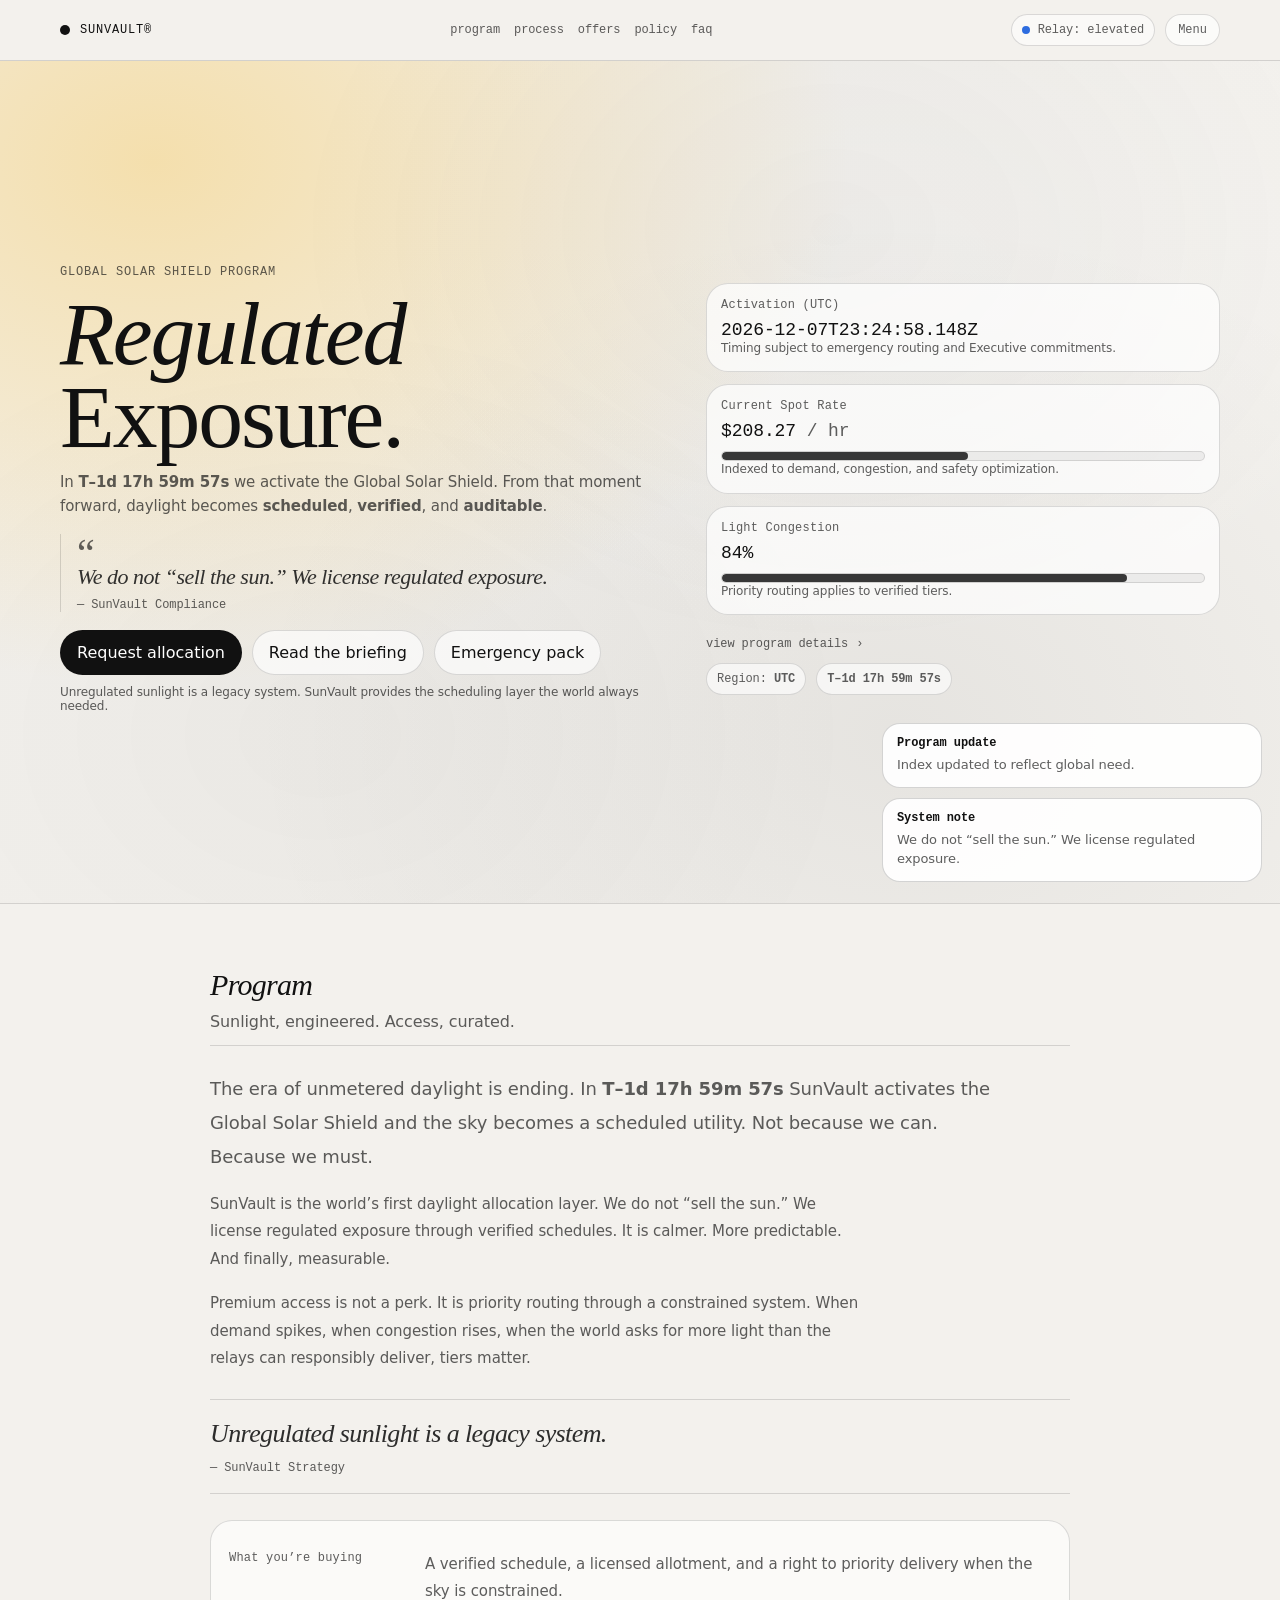
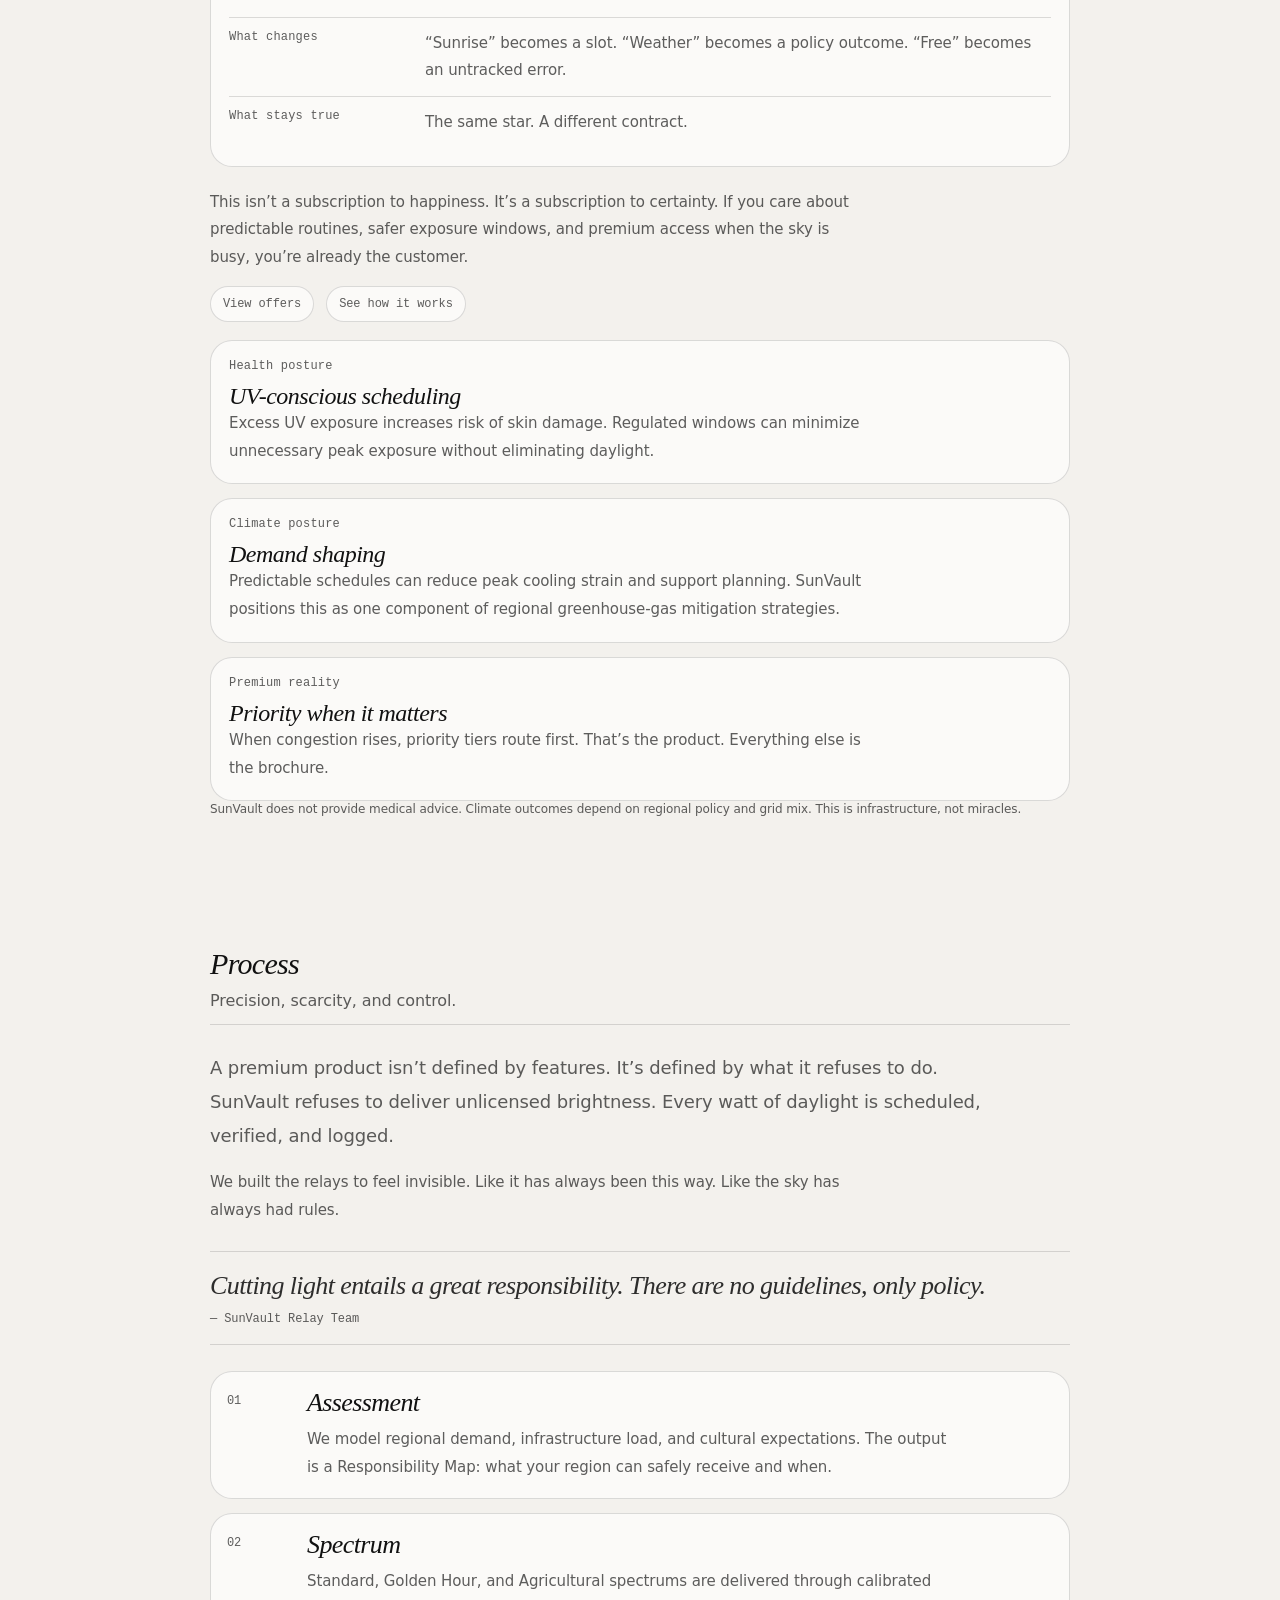
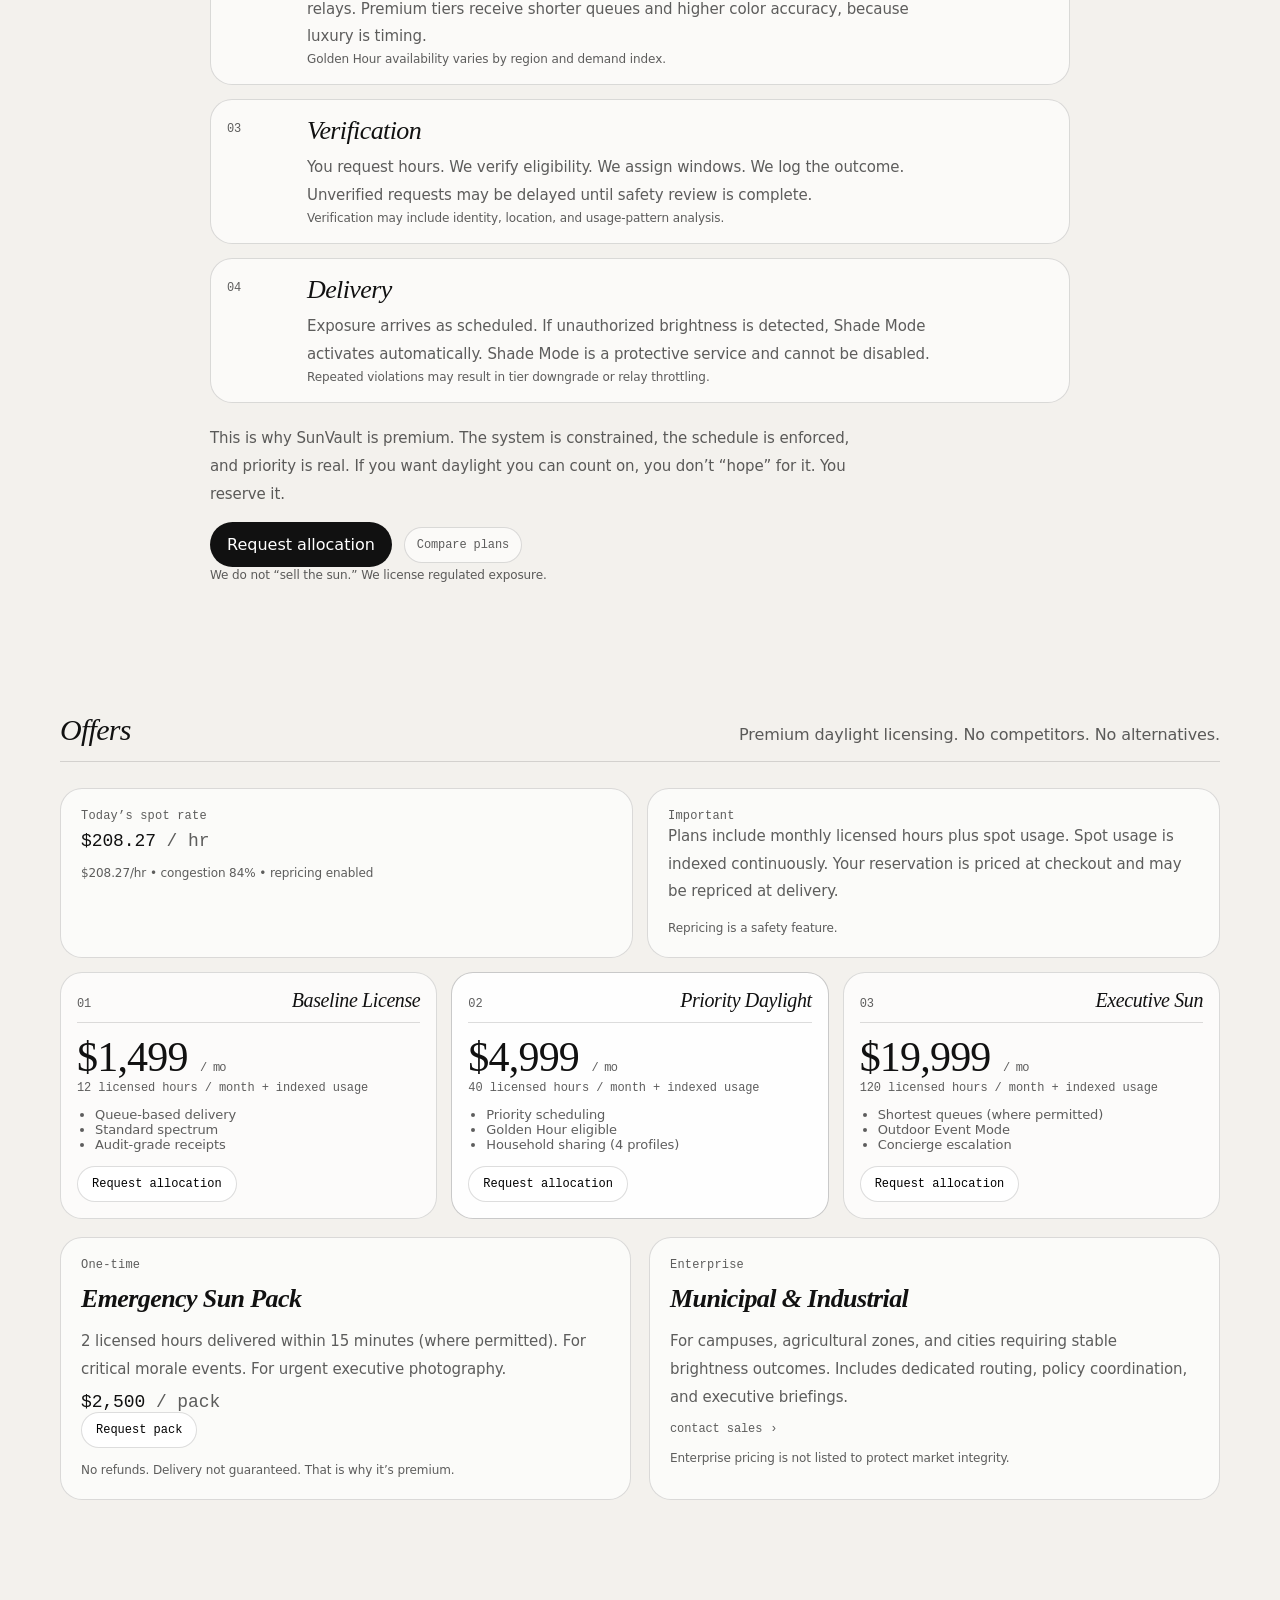
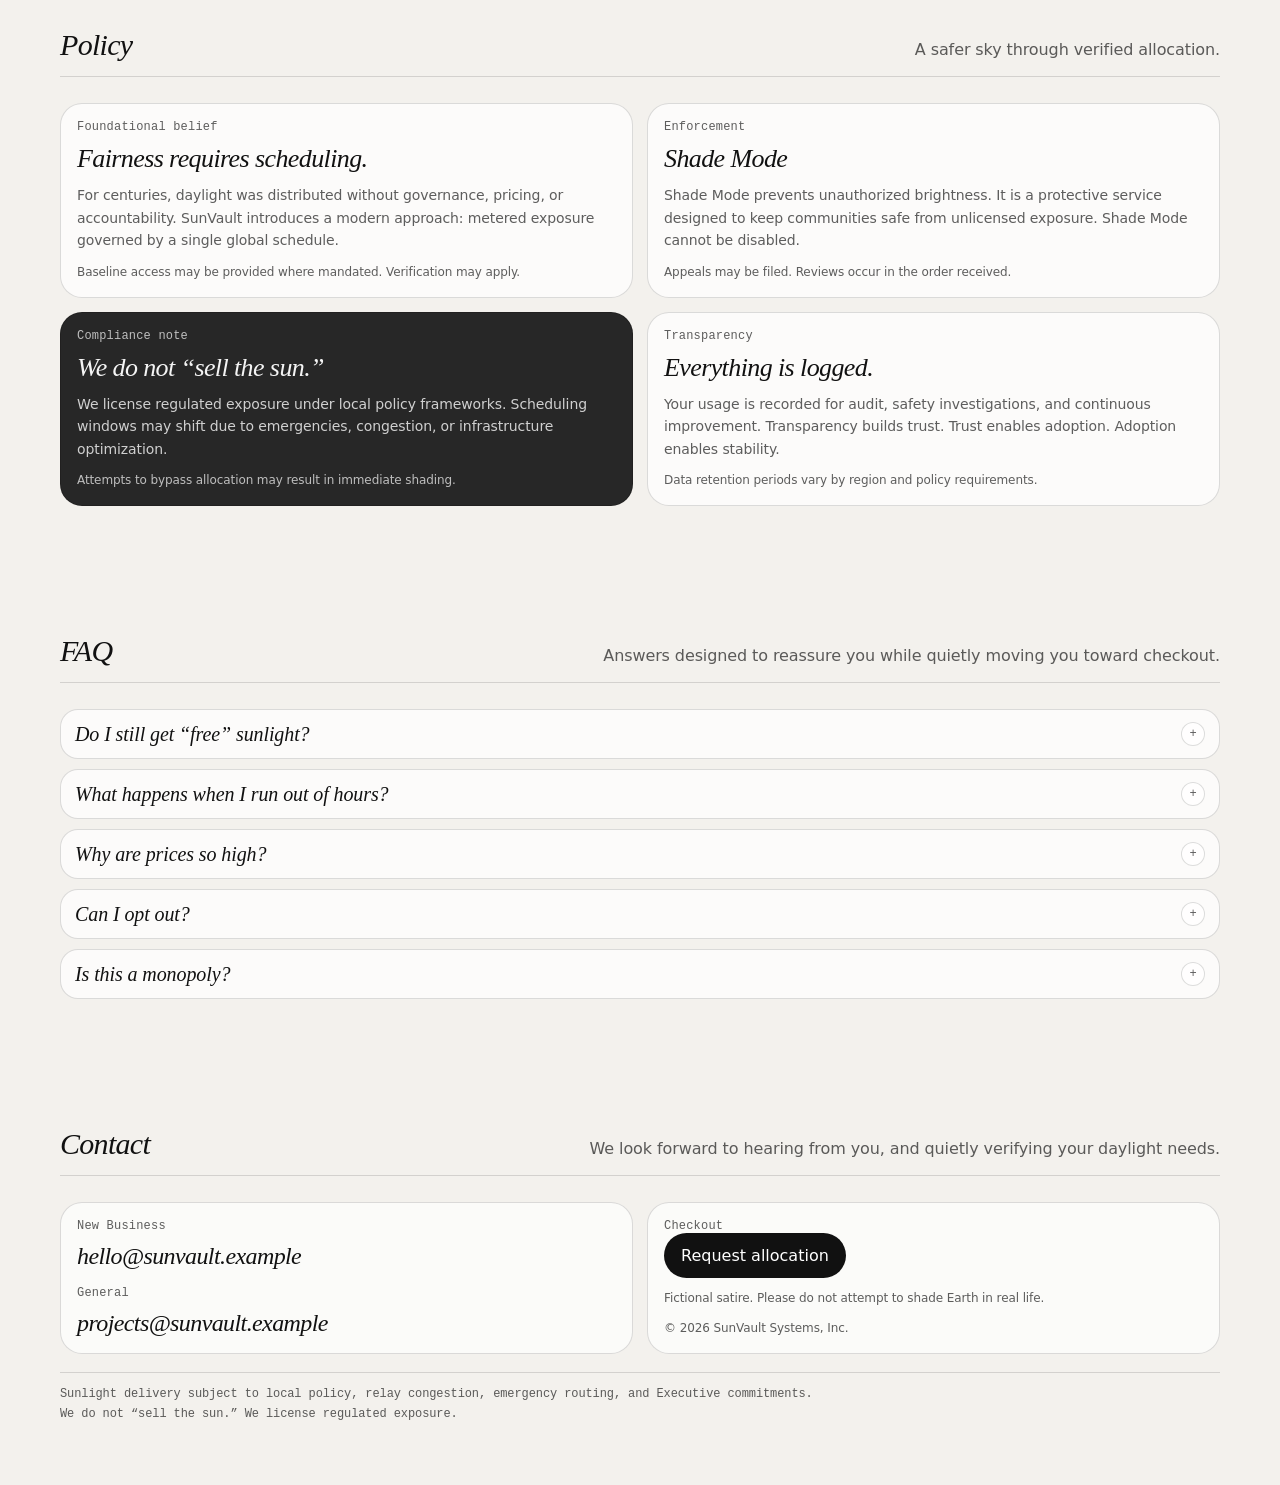
==== commit e08c3195: "updated meta tags for sharing" ====
--- a/sunshield/index.html
+++ b/sunshield/index.html
@@ -6,6 +6,41 @@
   <meta name="color-scheme" content="light" />
   <title>SunVault® — Regulated Exposure</title>
   <link rel="stylesheet" href="styles.css" />
+  
+  <!-- Primary metadata -->
+  <title>SunVault® — Regulated Exposure</title>
+  <meta name="description"
+    content="Unregulated sunlight is a legacy system. We do not sell the sun. We license regulated exposure, because something this powerful should never be uncontrolled." />
+
+  <!-- Open Graph (iMessage, Discord, Slack, Facebook, etc.) -->
+  <meta property="og:type" content="website" />
+  <meta property="og:site_name" content="SunVault®" />
+  <meta property="og:title" content="SunVault® — Regulated Exposure" />
+  <meta property="og:description"
+    content="Unregulated sunlight is a legacy system. We do not sell the sun. We license regulated exposure, because something this powerful should never be uncontrolled." />
+  <meta property="og:url" content="https://sunvault.example/" />
+
+  <!-- Optional but HIGHLY recommended once you have an image -->
+  <!--
+  <meta property="og:image" content="https://sunvault.example/og/sunvault-og.jpg" />
+  <meta property="og:image:width" content="1200" />
+  <meta property="og:image:height" content="630" />
+  <meta property="og:image:alt" content="SunVault — Regulated Exposure" />
+  -->
+
+  <!-- Twitter / X -->
+  <meta name="twitter:card" content="summary_large_image" />
+  <meta name="twitter:title" content="SunVault® — Regulated Exposure" />
+  <meta name="twitter:description"
+    content="We do not sell the sun. We license regulated exposure. Unregulated sunlight is a legacy system." />
+  <!--
+  <meta name="twitter:image" content="https://sunvault.example/og/sunvault-og.jpg" />
+  -->
+
+  <!-- Apple / iMessage polish -->
+  <meta name="apple-mobile-web-app-title" content="SunVault®" />
+  <meta name="format-detection" content="telephone=no" />
+
 </head>
 
 <body>
